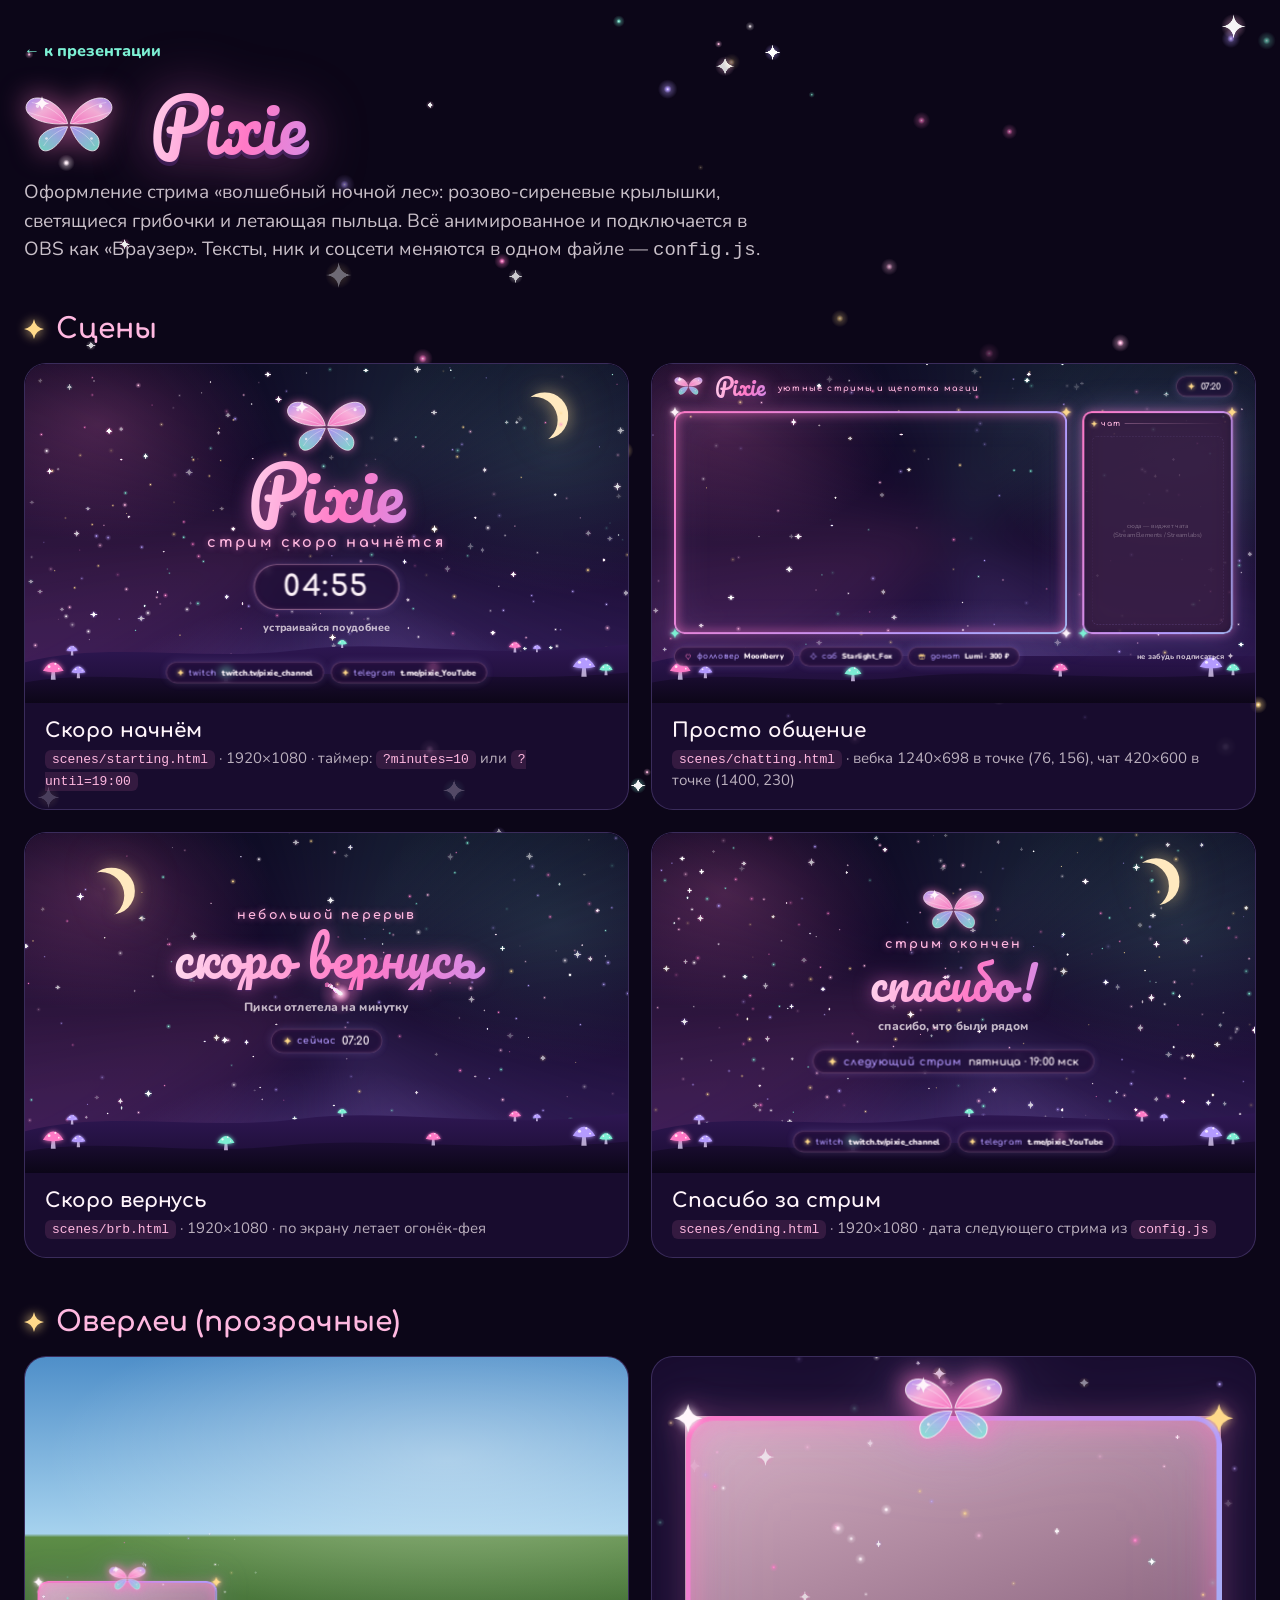
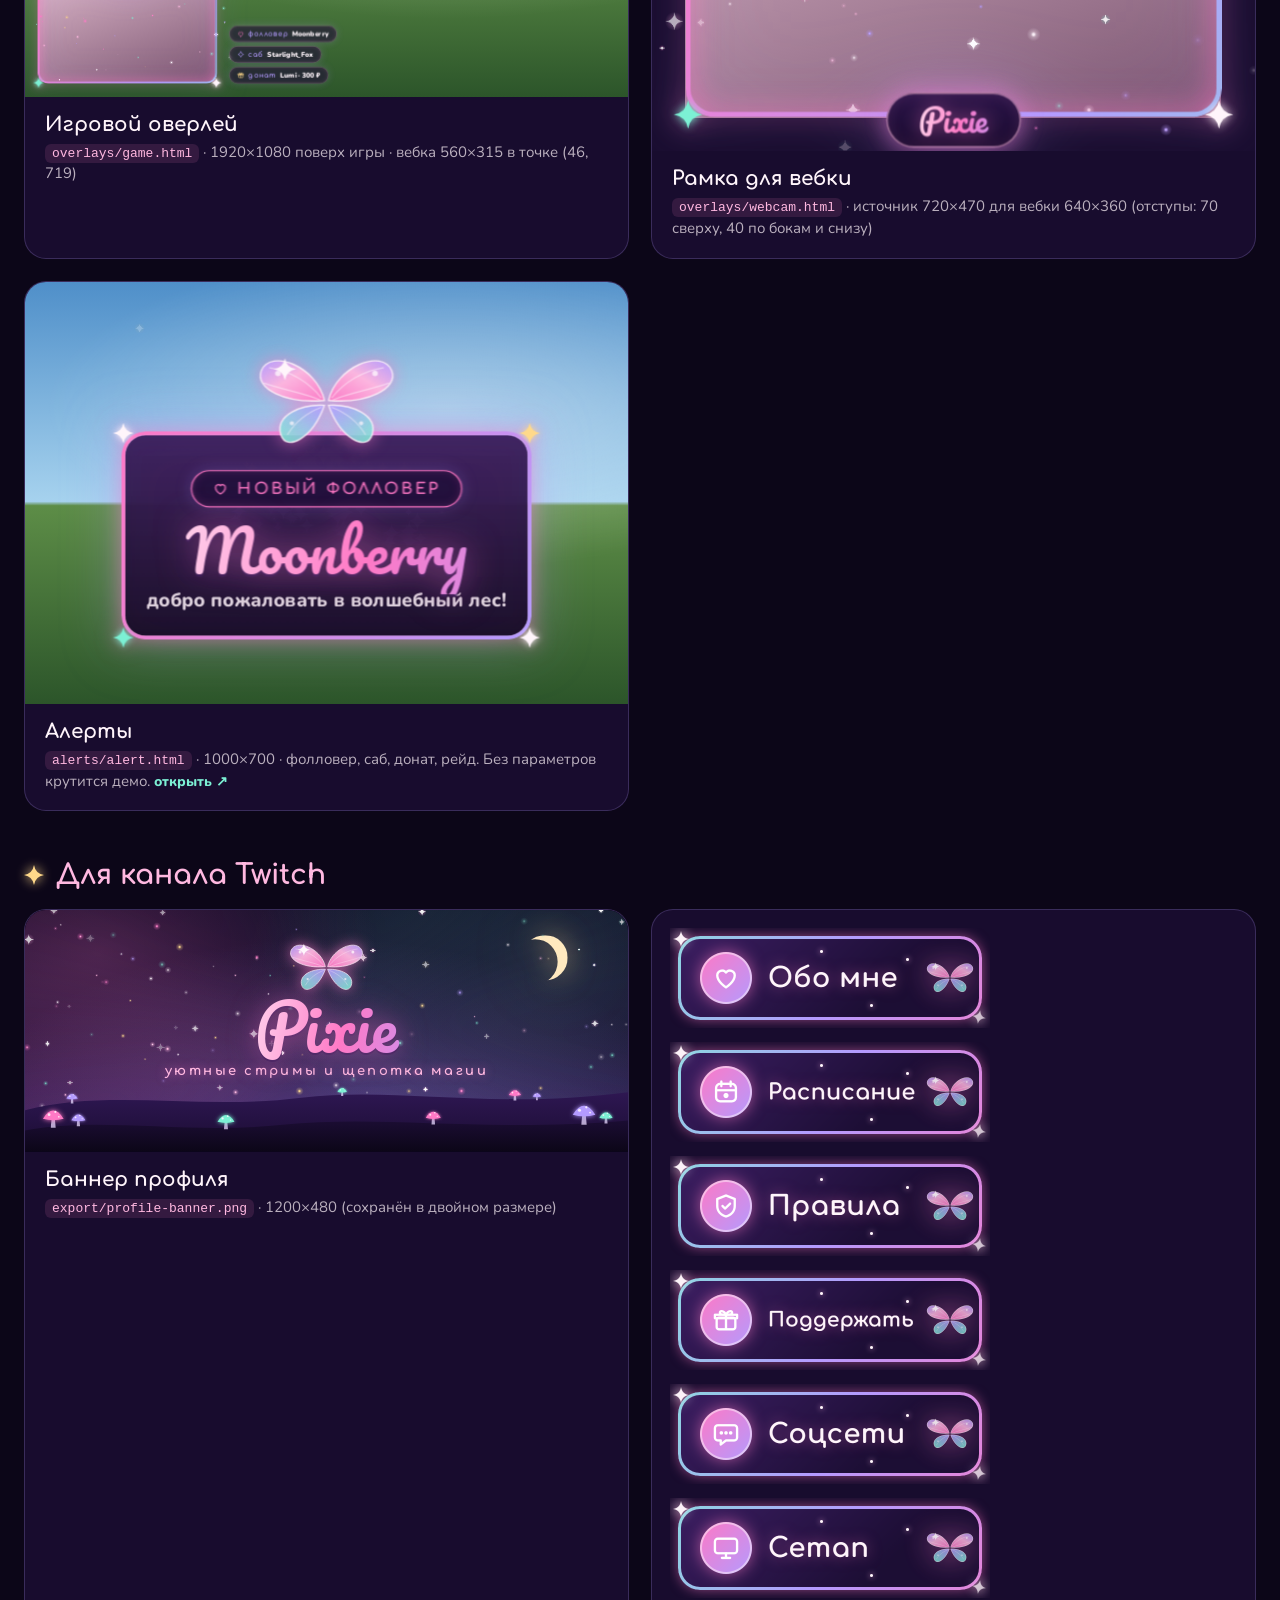
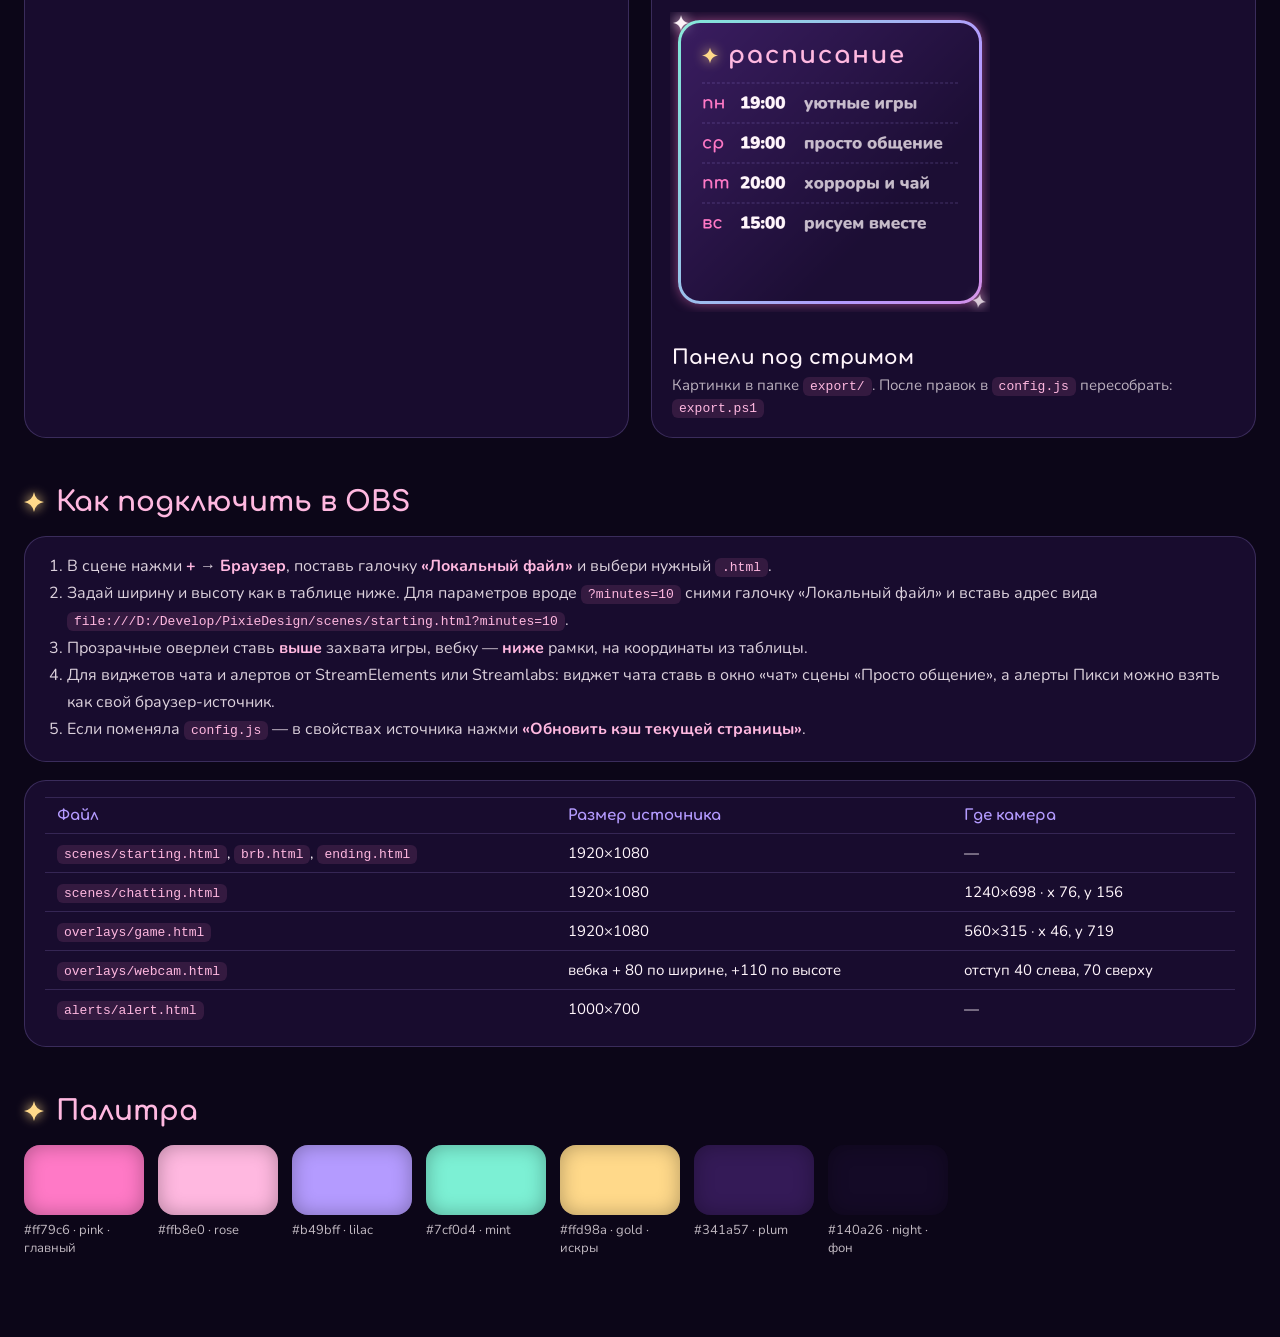
==== guide.html @ 1fea233a "Pixie stream design: scenes, overlays, alerts, Twitch panels and animated showcase site Co-Authored-" ====
<!doctype html>
<html lang="ru">
<head>
<meta charset="utf-8">
<meta name="viewport" content="width=device-width, initial-scale=1">
<title>Pixie · Инструкция для OBS</title>
<link rel="stylesheet" href="assets/pixie.css">
<style>
  html, body { overflow: auto; height: auto; }
  body { background: var(--deep); min-height: 100vh; }
  .wrap { max-width: 1280px; margin: 0 auto; padding: 40px 24px 80px; position: relative; }
  .bg { position: fixed; inset: 0; z-index: -1; }
  header { display: flex; align-items: center; gap: 18px; margin-bottom: 8px; flex-wrap: wrap; }
  header .wings { width: 90px; }
  header .logo { font-size: 72px; }
  .lead { font-size: 19px; max-width: 760px; color: rgba(255,245,251,.78); margin-bottom: 40px; line-height: 1.5; }
  h2 { font-family: var(--font-head); font-size: 28px; color: var(--rose); margin: 48px 0 18px; display: flex; gap: 12px; align-items: center; }
  h2 .spark { width: 20px; height: 20px; color: var(--gold); }
  .grid { display: grid; grid-template-columns: repeat(auto-fill, minmax(360px, 1fr)); gap: 22px; }
  .grid.wide { grid-template-columns: repeat(auto-fill, minmax(520px, 1fr)); }
  .card { background: rgba(31,16,56,.7); border: 1px solid rgba(180,155,255,.22); border-radius: 22px; overflow: hidden; }
  .card .meta { padding: 16px 20px 18px; }
  .card h3 { font-family: var(--font-head); font-size: 20px; margin-bottom: 6px; }
  .card p { font-size: 15px; color: rgba(255,245,251,.7); line-height: 1.45; }
  .card code { font-size: 13px; background: rgba(255,121,198,.12); color: var(--rose); padding: 2px 7px; border-radius: 6px; }
  .card a { color: var(--mint); font-weight: 800; font-size: 14px; text-decoration: none; }
  .pv { position: relative; overflow: hidden; background: #0b0518; }
  .pv iframe { position: absolute; left: 0; top: 0; border: 0; transform-origin: 0 0; pointer-events: none; }
  .pv.game { background:
      radial-gradient(400px 160px at 70% 30%, rgba(255,255,255,.35), transparent),
      linear-gradient(180deg, #4f8fc9 0%, #a6d2ee 52%, #5d8d47 53%, #2c552a 100%); }
  .pv .fakecam { position: absolute; background: linear-gradient(160deg, #d9b3c6, #7a5470); }
  .pv.cam { background: transparent; }
  .panels { display: flex; flex-wrap: wrap; gap: 14px; padding: 18px; }
  .panels img { width: 320px; max-width: 100%; display: block; }
  ol { padding-left: 22px; line-height: 1.7; color: rgba(255,245,251,.85); font-size: 16px; }
  ol b { color: var(--rose); }
  table { width: 100%; border-collapse: collapse; font-size: 15px; }
  td, th { text-align: left; padding: 9px 12px; border-top: 1px solid rgba(180,155,255,.18); }
  th { color: var(--lilac); font-family: var(--font-head); }
  .swatches { display: flex; flex-wrap: wrap; gap: 14px; }
  .sw { width: 120px; }
  .sw i { display: block; height: 70px; border-radius: 16px; box-shadow: 0 0 20px rgba(0,0,0,.3) inset; }
  .sw span { display: block; font-size: 13px; margin-top: 6px; color: rgba(255,245,251,.75); }
  @media (max-width: 600px) { .grid, .grid.wide { grid-template-columns: 1fr; } header .logo { font-size: 54px; } }
</style>
</head>
<body>
  <canvas class="sparkles bg" data-density="0.00006"></canvas>
  <div class="wrap">
    <p style="margin-bottom:18px"><a href="index.html" style="color:var(--mint);font-weight:800;text-decoration:none">← к презентации</a></p>
    <header><div class="wings"></div><div class="logo" data-c="name">Pixie</div></header>
    <p class="lead">Оформление стрима «волшебный ночной лес»: розово-сиреневые крылышки, светящиеся грибочки и летающая пыльца. Всё анимированное и подключается в OBS как «Браузер». Тексты, ник и соцсети меняются в одном файле — <code>config.js</code>.</p>

    <h2><span class="spark"></span>Сцены</h2>
    <div class="grid wide">
      <div class="card"><div class="pv" data-src="scenes/starting.html" data-w="1920" data-h="1080"></div>
        <div class="meta"><h3>Скоро начнём</h3><p><code>scenes/starting.html</code> · 1920×1080 · таймер: <code>?minutes=10</code> или <code>?until=19:00</code></p></div></div>
      <div class="card"><div class="pv" data-src="scenes/chatting.html" data-w="1920" data-h="1080"></div>
        <div class="meta"><h3>Просто общение</h3><p><code>scenes/chatting.html</code> · вебка 1240×698 в точке (76, 156), чат 420×600 в точке (1400, 230)</p></div></div>
      <div class="card"><div class="pv" data-src="scenes/brb.html" data-w="1920" data-h="1080"></div>
        <div class="meta"><h3>Скоро вернусь</h3><p><code>scenes/brb.html</code> · 1920×1080 · по экрану летает огонёк-фея</p></div></div>
      <div class="card"><div class="pv" data-src="scenes/ending.html" data-w="1920" data-h="1080"></div>
        <div class="meta"><h3>Спасибо за стрим</h3><p><code>scenes/ending.html</code> · 1920×1080 · дата следующего стрима из <code>config.js</code></p></div></div>
    </div>

    <h2><span class="spark"></span>Оверлеи (прозрачные)</h2>
    <div class="grid wide">
      <div class="card"><div class="pv game" data-src="overlays/game.html" data-w="1920" data-h="1080" data-cam="46,719,560,315"></div>
        <div class="meta"><h3>Игровой оверлей</h3><p><code>overlays/game.html</code> · 1920×1080 поверх игры · вебка 560×315 в точке (46, 719)</p></div></div>
      <div class="card"><div class="pv cam" data-src="overlays/webcam.html" data-w="720" data-h="470" data-cam="40,70,640,360"></div>
        <div class="meta"><h3>Рамка для вебки</h3><p><code>overlays/webcam.html</code> · источник 720×470 для вебки 640×360 (отступы: 70 сверху, 40 по бокам и снизу)</p></div></div>
      <div class="card"><div class="pv game" data-src="alerts/alert.html" data-w="1000" data-h="700"></div>
        <div class="meta"><h3>Алерты</h3><p><code>alerts/alert.html</code> · 1000×700 · фолловер, саб, донат, рейд. Без параметров крутится демо. <a href="alerts/alert.html" target="_blank">открыть ↗</a></p></div></div>
    </div>

    <h2><span class="spark"></span>Для канала Twitch</h2>
    <div class="grid wide">
      <div class="card"><div class="pv" data-src="panels/banner.html" data-w="1200" data-h="480"></div>
        <div class="meta"><h3>Баннер профиля</h3><p><code>export/profile-banner.png</code> · 1200×480 (сохранён в двойном размере)</p></div></div>
      <div class="card"><div class="panels" id="panels"></div>
        <div class="meta"><h3>Панели под стримом</h3><p>Картинки в папке <code>export/</code>. После правок в <code>config.js</code> пересобрать: <code>export.ps1</code></p></div></div>
    </div>

    <h2><span class="spark"></span>Как подключить в OBS</h2>
    <div class="card"><div class="meta">
      <ol>
        <li>В сцене нажми <b>+</b> → <b>Браузер</b>, поставь галочку <b>«Локальный файл»</b> и выбери нужный <code>.html</code>.</li>
        <li>Задай ширину и высоту как в таблице ниже. Для параметров вроде <code>?minutes=10</code> сними галочку «Локальный файл» и вставь адрес вида <code>file:///D:/Develop/PixieDesign/scenes/starting.html?minutes=10</code>.</li>
        <li>Прозрачные оверлеи ставь <b>выше</b> захвата игры, вебку — <b>ниже</b> рамки, на координаты из таблицы.</li>
        <li>Для виджетов чата и алертов от StreamElements или Streamlabs: виджет чата ставь в окно «чат» сцены «Просто общение», а алерты Пикси можно взять как свой браузер-источник.</li>
        <li>Если поменяла <code>config.js</code> — в свойствах источника нажми <b>«Обновить кэш текущей страницы»</b>.</li>
      </ol>
    </div></div>
    <div class="card" style="margin-top:18px"><div class="meta">
      <table>
        <tr><th>Файл</th><th>Размер источника</th><th>Где камера</th></tr>
        <tr><td><code>scenes/starting.html</code>, <code>brb.html</code>, <code>ending.html</code></td><td>1920×1080</td><td>—</td></tr>
        <tr><td><code>scenes/chatting.html</code></td><td>1920×1080</td><td>1240×698 · x 76, y 156</td></tr>
        <tr><td><code>overlays/game.html</code></td><td>1920×1080</td><td>560×315 · x 46, y 719</td></tr>
        <tr><td><code>overlays/webcam.html</code></td><td>вебка + 80 по ширине, +110 по высоте</td><td>отступ 40 слева, 70 сверху</td></tr>
        <tr><td><code>alerts/alert.html</code></td><td>1000×700</td><td>—</td></tr>
      </table>
    </div></div>

    <h2><span class="spark"></span>Палитра</h2>
    <div class="swatches" id="swatches"></div>
  </div>

  <script src="config.js"></script>
  <script src="assets/pixie.js"></script>
  <script>
    document.querySelectorAll('.pv').forEach((pv) => {
      const w = +pv.dataset.w, h = +pv.dataset.h;
      pv.style.aspectRatio = w + ' / ' + h;
      if (pv.dataset.cam) {
        const [x, y, cw, ch] = pv.dataset.cam.split(',').map(Number);
        const cam = document.createElement('div'); cam.className = 'fakecam';
        Object.assign(cam.style, { left: x / w * 100 + '%', top: y / h * 100 + '%', width: cw / w * 100 + '%', height: ch / h * 100 + '%' });
        pv.appendChild(cam);
      }
      const f = document.createElement('iframe');
      f.src = pv.dataset.src; f.width = w; f.height = h; f.loading = 'lazy'; f.tabIndex = -1;
      f.setAttribute('allowtransparency', 'true'); f.style.background = 'transparent';
      pv.appendChild(f);
      new ResizeObserver(() => { f.style.transform = `scale(${pv.clientWidth / w})`; }).observe(pv);
    });

    const names = ['about', 'schedule', 'rules', 'support', 'socials', 'setup'];
    document.getElementById('panels').innerHTML =
      names.map((n, i) => `<img src="export/panel-${i + 1}-${n}.png" alt="панель ${n}">`).join('') +
      '<img src="export/panel-schedule-card.png" alt="расписание">';

    const sw = [['#ff79c6', 'pink · главный'], ['#ffb8e0', 'rose'], ['#b49bff', 'lilac'], ['#7cf0d4', 'mint'], ['#ffd98a', 'gold · искры'], ['#341a57', 'plum'], ['#140a26', 'night · фон']];
    document.getElementById('swatches').innerHTML = sw.map(([c, n]) => `<div class="sw"><i style="background:${c}"></i><span>${c} · ${n}</span></div>`).join('');
  </script>
</body>
</html>
---- assets/pixie.css ----
@import url('https://fonts.googleapis.com/css2?family=Comfortaa:wght@500;700&family=Nunito:wght@600;800;900&family=Pacifico&display=swap');

/* ───────── Палитра ───────── */
:root {
  --deep:   #0c0618;
  --night:  #140a26;
  --night-2:#1f1038;
  --plum:   #341a57;
  --pink:   #ff79c6;
  --rose:   #ffb8e0;
  --lilac:  #b49bff;
  --mint:   #7cf0d4;
  --gold:   #ffd98a;
  --cream:  #fff5fb;

  --grad: linear-gradient(120deg, var(--pink), var(--lilac) 50%, var(--mint));
  --glass: rgba(31, 16, 56, .62);
  --ring: 6px;

  --font-logo: 'Pacifico', cursive;
  --font-head: 'Comfortaa', 'Nunito', sans-serif;
  --font-body: 'Nunito', sans-serif;
}

* { box-sizing: border-box; margin: 0; padding: 0; }
html, body { width: 100%; height: 100%; overflow: hidden; }
body {
  font-family: var(--font-body);
  color: var(--cream);
  background: transparent;
  -webkit-font-smoothing: antialiased;
}
body.scene { width: 1920px; height: 1080px; background: var(--night); position: relative; }

/* ───────── Небо ───────── */
.sky {
  position: absolute; inset: 0; overflow: hidden;
  background:
    radial-gradient(900px 600px at 12% 18%, rgba(255,121,198,.22), transparent 62%),
    radial-gradient(1000px 700px at 88% 28%, rgba(124,240,212,.13), transparent 62%),
    radial-gradient(1300px 800px at 50% 115%, rgba(180,155,255,.34), transparent 62%),
    linear-gradient(180deg, #0b0520 0%, #190c31 55%, #2a1450 100%);
}
.aurora {
  position: absolute; inset: -30%;
  background: conic-gradient(from 200deg at 50% 50%,
    transparent 0deg, rgba(255,121,198,.13) 50deg, transparent 110deg,
    rgba(124,240,212,.10) 190deg, transparent 250deg, rgba(180,155,255,.14) 310deg, transparent 360deg);
  filter: blur(70px);
  animation: spin 90s linear infinite;
}
.moon {
  position: absolute; width: 150px; height: 150px; border-radius: 50%;
  box-shadow: inset -34px 14px 0 0 #ffe9bf;
  filter: drop-shadow(0 0 26px rgba(255,217,138,.55)) drop-shadow(0 0 70px rgba(255,217,138,.25));
  animation: bob 9s ease-in-out infinite;
}
canvas.sparkles { position: absolute; inset: 0; width: 100%; height: 100%; pointer-events: none; }
.forest { position: absolute; left: 0; right: 0; bottom: 0; height: 280px; pointer-events: none; }
.forest svg { width: 100%; height: 100%; display: block; }
.mush-cap { animation: glow 4s ease-in-out infinite; }

/* ───────── Типографика ───────── */
.logo {
  font-family: var(--font-logo);
  line-height: 1.25;
  padding: 0 .25em;
  background: linear-gradient(100deg, #ffe0f2 0%, var(--pink) 28%, var(--lilac) 58%, var(--mint) 85%, #ffe0f2 100%);
  background-size: 220% 100%;
  -webkit-background-clip: text; background-clip: text; color: transparent;
  filter: drop-shadow(0 0 28px rgba(255,121,198,.55)) drop-shadow(0 4px 0 rgba(52,26,87,.8));
  animation: shimmer 7s ease-in-out infinite alternate;
}
.kicker {
  font-family: var(--font-head); font-weight: 700;
  text-transform: lowercase; letter-spacing: .18em;
  color: var(--rose);
  text-shadow: 0 0 20px rgba(255,121,198,.6);
}
.muted { color: rgba(255,245,251,.72); }

/* ───────── Пилюли и стекло ───────── */
.pill {
  display: inline-flex; align-items: center; gap: .6em;
  padding: .55em 1.3em; border-radius: 999px;
  background: var(--glass);
  border: 2px solid rgba(255,184,224,.32);
  box-shadow: 0 0 30px rgba(180,155,255,.22), inset 0 0 18px rgba(255,121,198,.12);
  backdrop-filter: blur(10px);
  white-space: nowrap;
}
.pill b { font-weight: 900; color: var(--cream); }
.pill .lbl { font-family: var(--font-head); font-weight: 700; color: var(--lilac); letter-spacing: .06em; }
.pill .spark { width: .8em; height: .8em; color: var(--gold); }

.socials { display: flex; gap: 22px; justify-content: center; font-size: 26px; }

/* ───────── Рамка (вебка, чат, карточки) ───────── */
.frame {
  position: absolute; --r: 34px;
  filter: drop-shadow(0 0 16px rgba(255,121,198,.55)) drop-shadow(0 0 46px rgba(180,155,255,.35));
}
.frame .ring {
  position: absolute; inset: 0; border-radius: var(--r); padding: var(--ring);
  background: linear-gradient(120deg, var(--pink), var(--lilac), var(--mint), var(--lilac), var(--pink));
  background-size: 300% 300%;
  animation: flow 10s ease-in-out infinite;
  -webkit-mask: linear-gradient(#000 0 0) content-box, linear-gradient(#000 0 0);
  -webkit-mask-composite: xor; mask-composite: exclude;
}
.frame .ring.thin { --ring: 2px; inset: 14px; border-radius: calc(var(--r) - 12px); opacity: .55; animation-direction: reverse; }
.frame .inner-glow {
  position: absolute; inset: var(--ring); border-radius: calc(var(--r) - var(--ring));
  box-shadow: inset 0 0 34px rgba(255,121,198,.35);
}
.frame .fill { position: absolute; inset: var(--ring); border-radius: calc(var(--r) - var(--ring)); background: rgba(20,10,38,.72); backdrop-filter: blur(8px); }
.frame .corner { position: absolute; width: 34px; height: 34px; color: var(--cream); animation: twinkle 3s ease-in-out infinite; }
.frame .corner.tl { left: -14px; top: -14px; }
.frame .corner.tr { right: -14px; top: -14px; animation-delay: -.8s; color: var(--gold); }
.frame .corner.bl { left: -14px; bottom: -14px; animation-delay: -1.6s; color: var(--mint); }
.frame .corner.br { right: -14px; bottom: -14px; animation-delay: -2.2s; }
.frame .wings { position: absolute; left: 50%; top: 0; width: 150px; transform: translate(-50%, -58%); }
.frame .tag {
  position: absolute; left: 50%; bottom: 0; transform: translate(-50%, 55%);
  font-size: 30px; padding: .2em 1.1em .3em;
  background: linear-gradient(180deg, #2b1549, #1a0c30);
  border: 2px solid rgba(255,184,224,.55);
}
.frame .tag .logo { font-size: 38px; filter: drop-shadow(0 0 12px rgba(255,121,198,.6)); padding: 0 .1em; }
.frame .head {
  position: absolute; left: 28px; top: 22px; right: 28px;
  display: flex; align-items: center; gap: 12px;
  font-family: var(--font-head); font-weight: 700; font-size: 24px; letter-spacing: .14em; color: var(--rose);
}
.frame .head .spark { width: 20px; height: 20px; color: var(--gold); }
.frame .head .line { flex: 1; height: 2px; background: linear-gradient(90deg, rgba(255,184,224,.5), transparent); }

/* ───────── Крылышки ───────── */
.wings svg { width: 100%; height: auto; display: block; overflow: visible; filter: drop-shadow(0 0 14px rgba(255,121,198,.7)); }
.wings .wing { transform-origin: 50% 50%; animation: flap 2.6s ease-in-out infinite; }
.wings .core { animation: twinkle 2.6s ease-in-out infinite; transform-origin: 50% 50%; }
.spark svg { width: 100%; height: 100%; display: block; filter: drop-shadow(0 0 6px currentColor); }

/* ───────── Ротатор фраз ───────── */
[data-rotate] { transition: opacity .6s ease, transform .6s ease; }
[data-rotate].out { opacity: 0; transform: translateY(10px); }

/* ───────── Анимации ───────── */
@keyframes spin    { to { transform: rotate(360deg); } }
@keyframes bob     { 0%,100% { transform: translateY(0); } 50% { transform: translateY(-14px); } }
@keyframes shimmer { from { background-position: 0% 50%; } to { background-position: 100% 50%; } }
@keyframes flow    { 0%,100% { background-position: 0% 50%; } 50% { background-position: 100% 50%; } }
@keyframes twinkle { 0%,100% { opacity: 1; transform: scale(1) rotate(0deg); } 50% { opacity: .45; transform: scale(.7) rotate(25deg); } }
@keyframes flap    { 0%,100% { transform: scaleX(1); } 50% { transform: scaleX(.86) skewY(-2deg); } }
@keyframes glow    { 0%,100% { opacity: 1; } 50% { opacity: .7; } }
@keyframes floaty  { 0%,100% { transform: translateY(0); } 50% { transform: translateY(-10px); } }
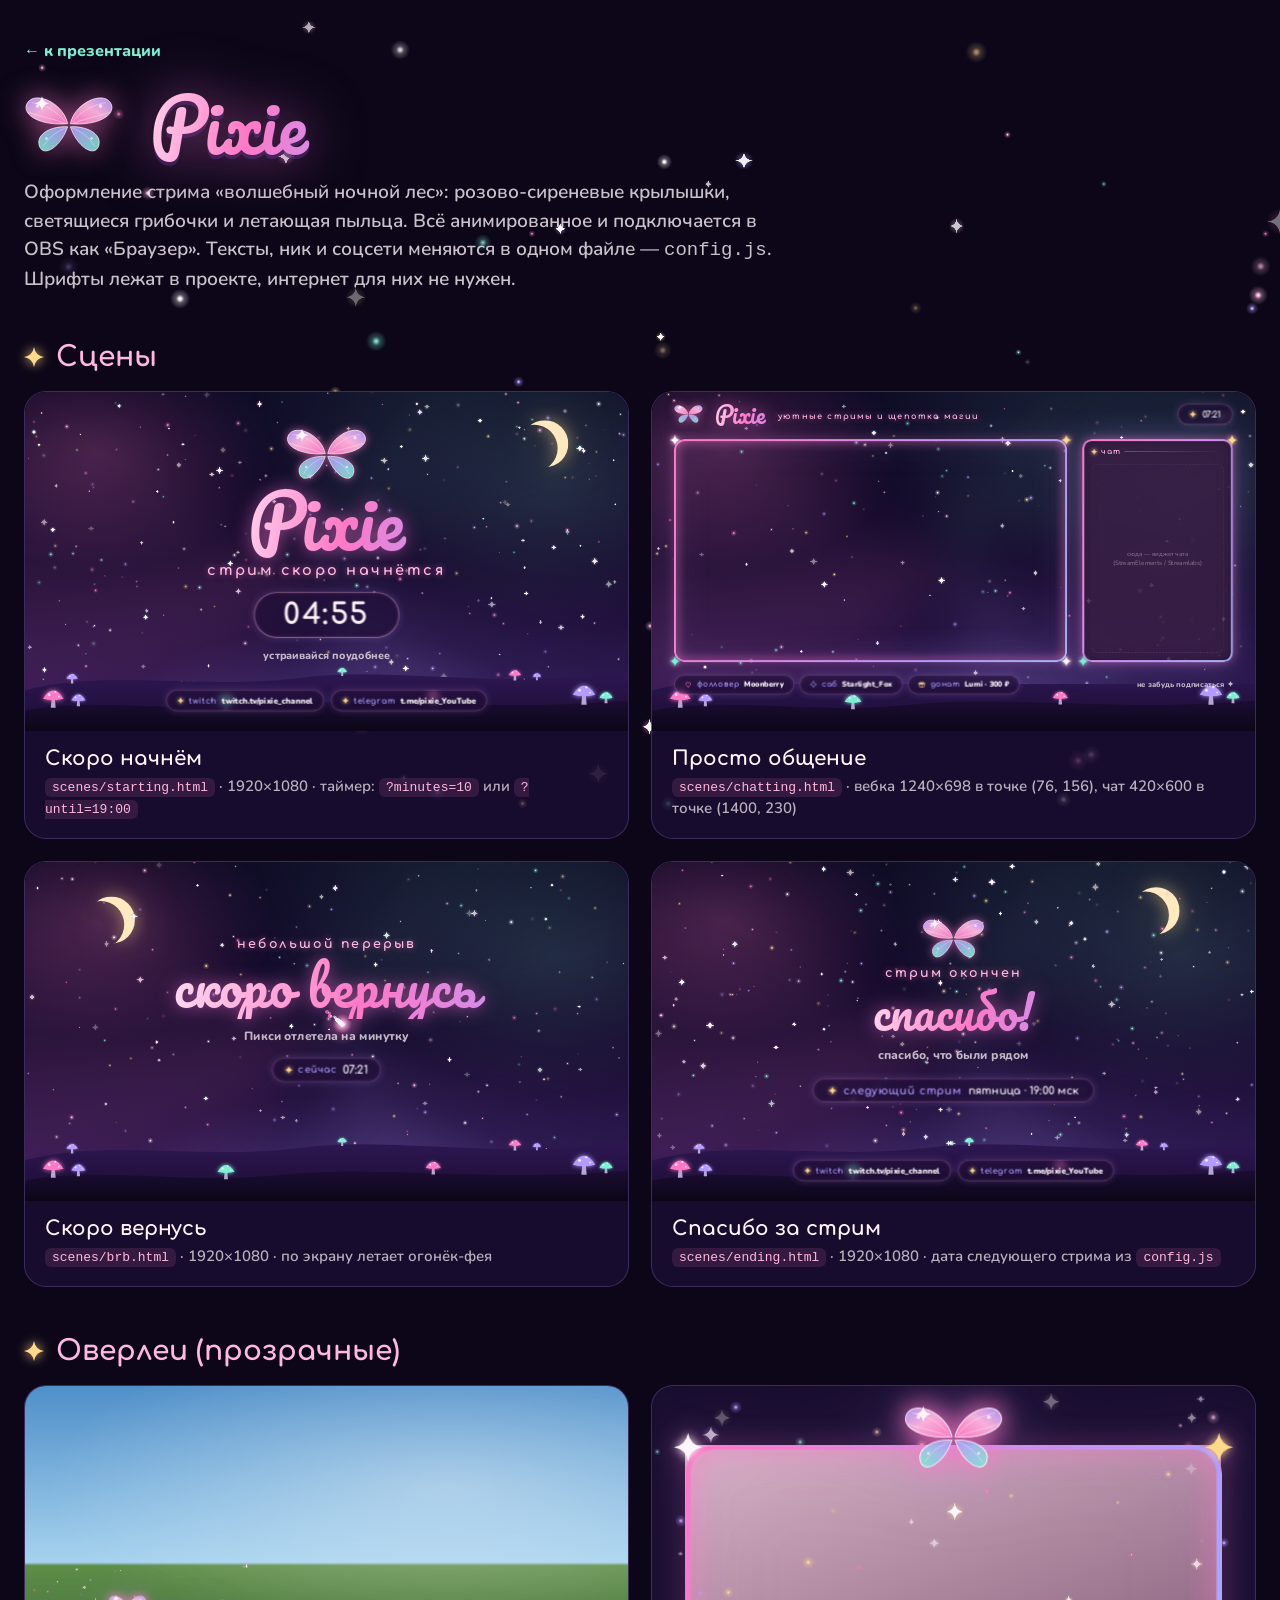
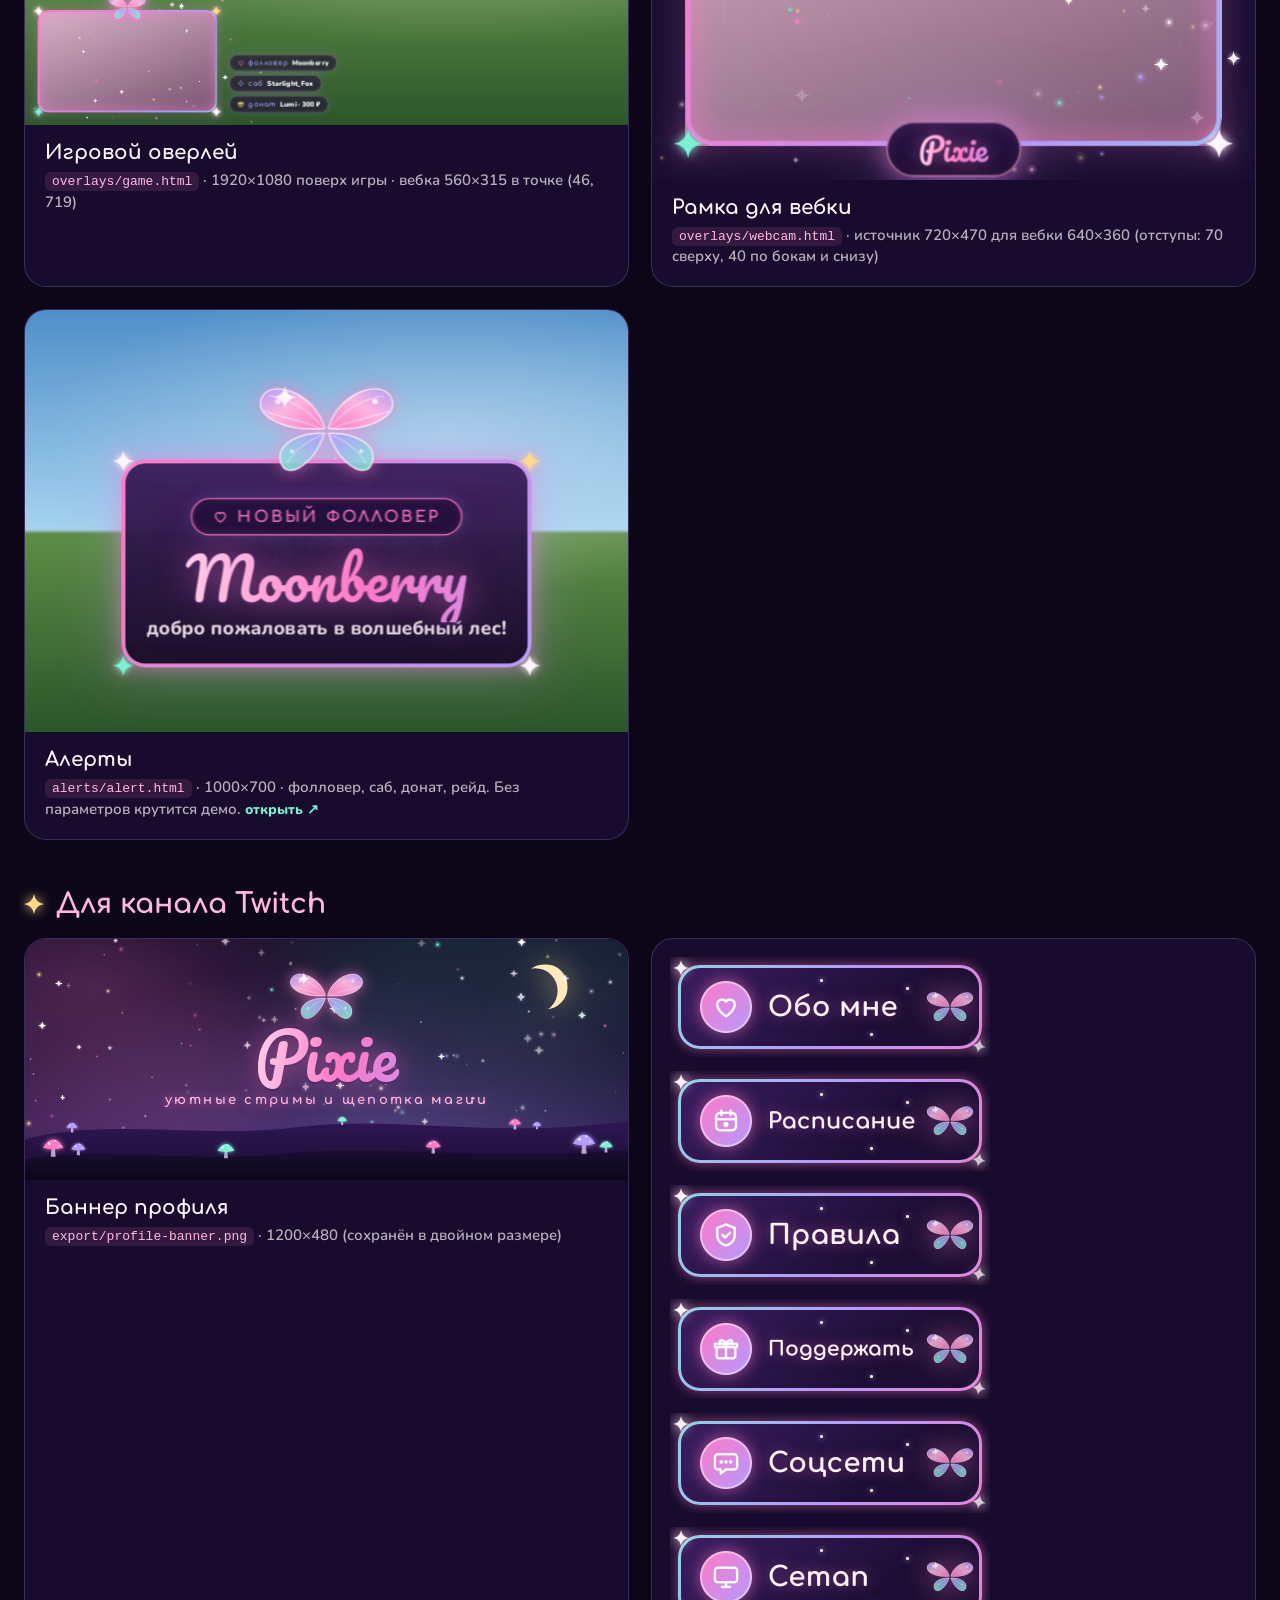
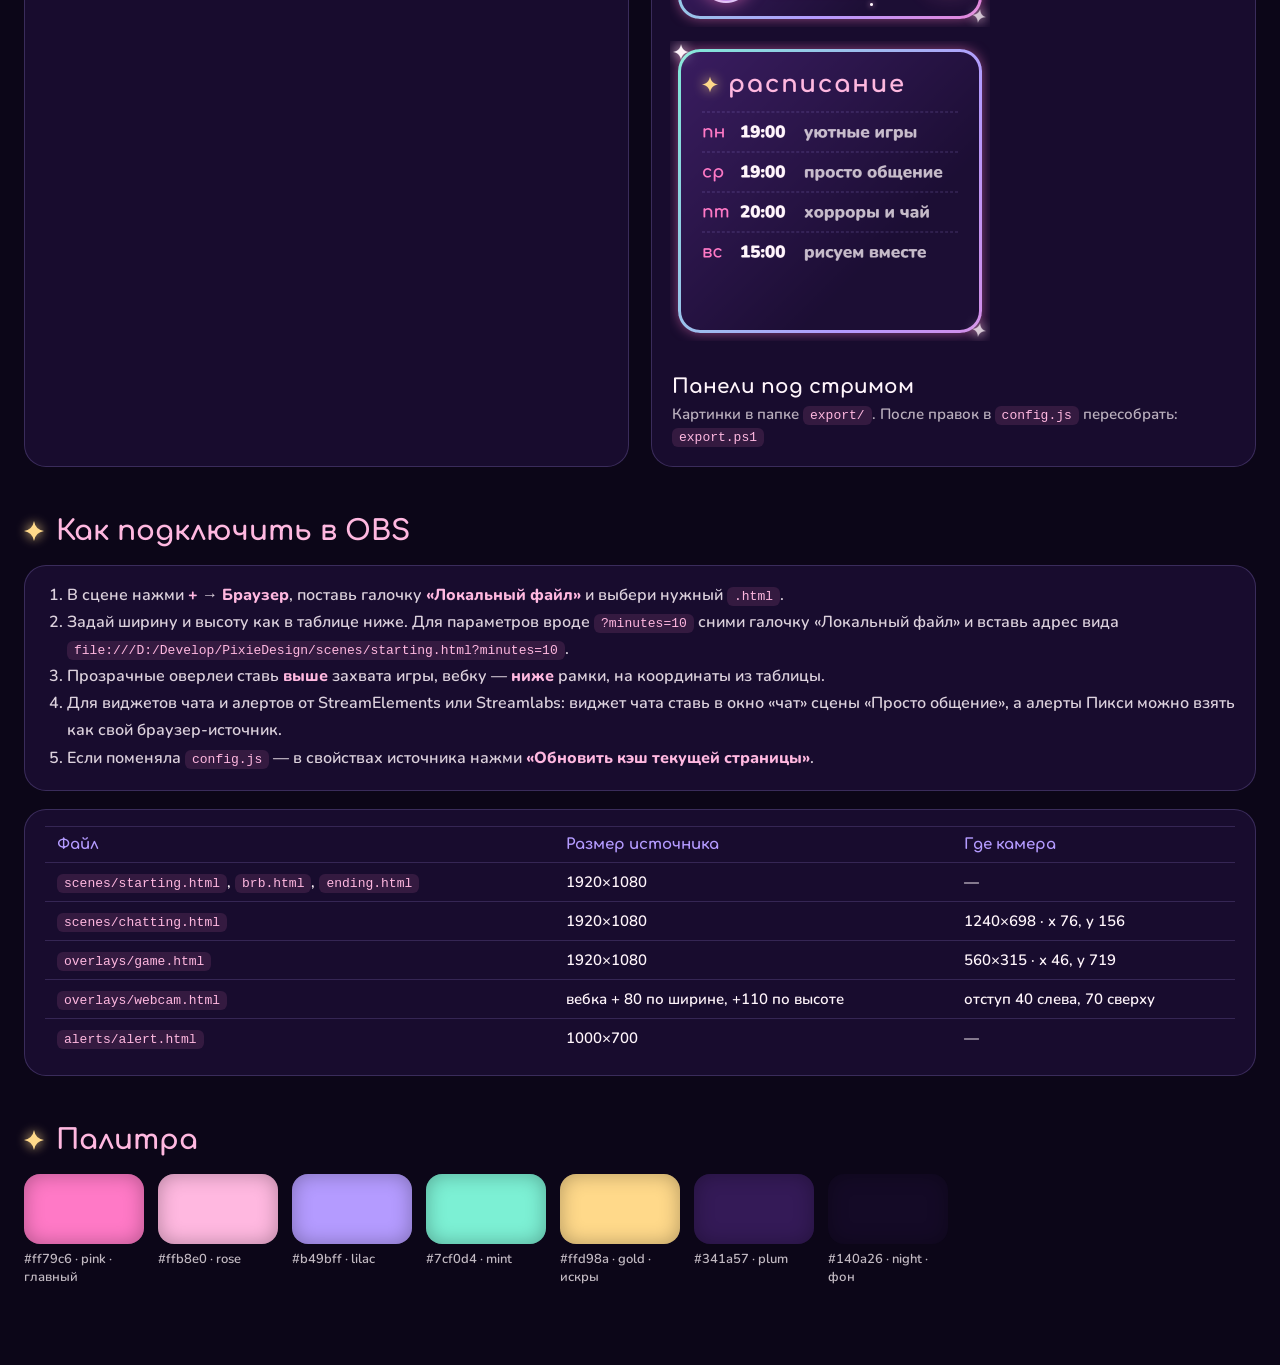
==== commit e483bad8: "Self-host fonts and publish on GitHub Pages Fonts are bundled in assets/fonts so the site and OBS sc" ====
--- a/guide.html
+++ b/guide.html
@@ -50,7 +50,7 @@
   <div class="wrap">
     <p style="margin-bottom:18px"><a href="index.html" style="color:var(--mint);font-weight:800;text-decoration:none">← к презентации</a></p>
     <header><div class="wings"></div><div class="logo" data-c="name">Pixie</div></header>
-    <p class="lead">Оформление стрима «волшебный ночной лес»: розово-сиреневые крылышки, светящиеся грибочки и летающая пыльца. Всё анимированное и подключается в OBS как «Браузер». Тексты, ник и соцсети меняются в одном файле — <code>config.js</code>.</p>
+    <p class="lead">Оформление стрима «волшебный ночной лес»: розово-сиреневые крылышки, светящиеся грибочки и летающая пыльца. Всё анимированное и подключается в OBS как «Браузер». Тексты, ник и соцсети меняются в одном файле — <code>config.js</code>. Шрифты лежат в проекте, интернет для них не нужен.</p>
 
     <h2><span class="spark"></span>Сцены</h2>
     <div class="grid wide">
--- a/assets/pixie.css
+++ b/assets/pixie.css
@@ -1,4 +1,4 @@
-@import url('https://fonts.googleapis.com/css2?family=Comfortaa:wght@500;700&family=Nunito:wght@600;800;900&family=Pacifico&display=swap');
+@import url('fonts.css');
 
 /* ───────── Палитра ───────── */
 :root {
